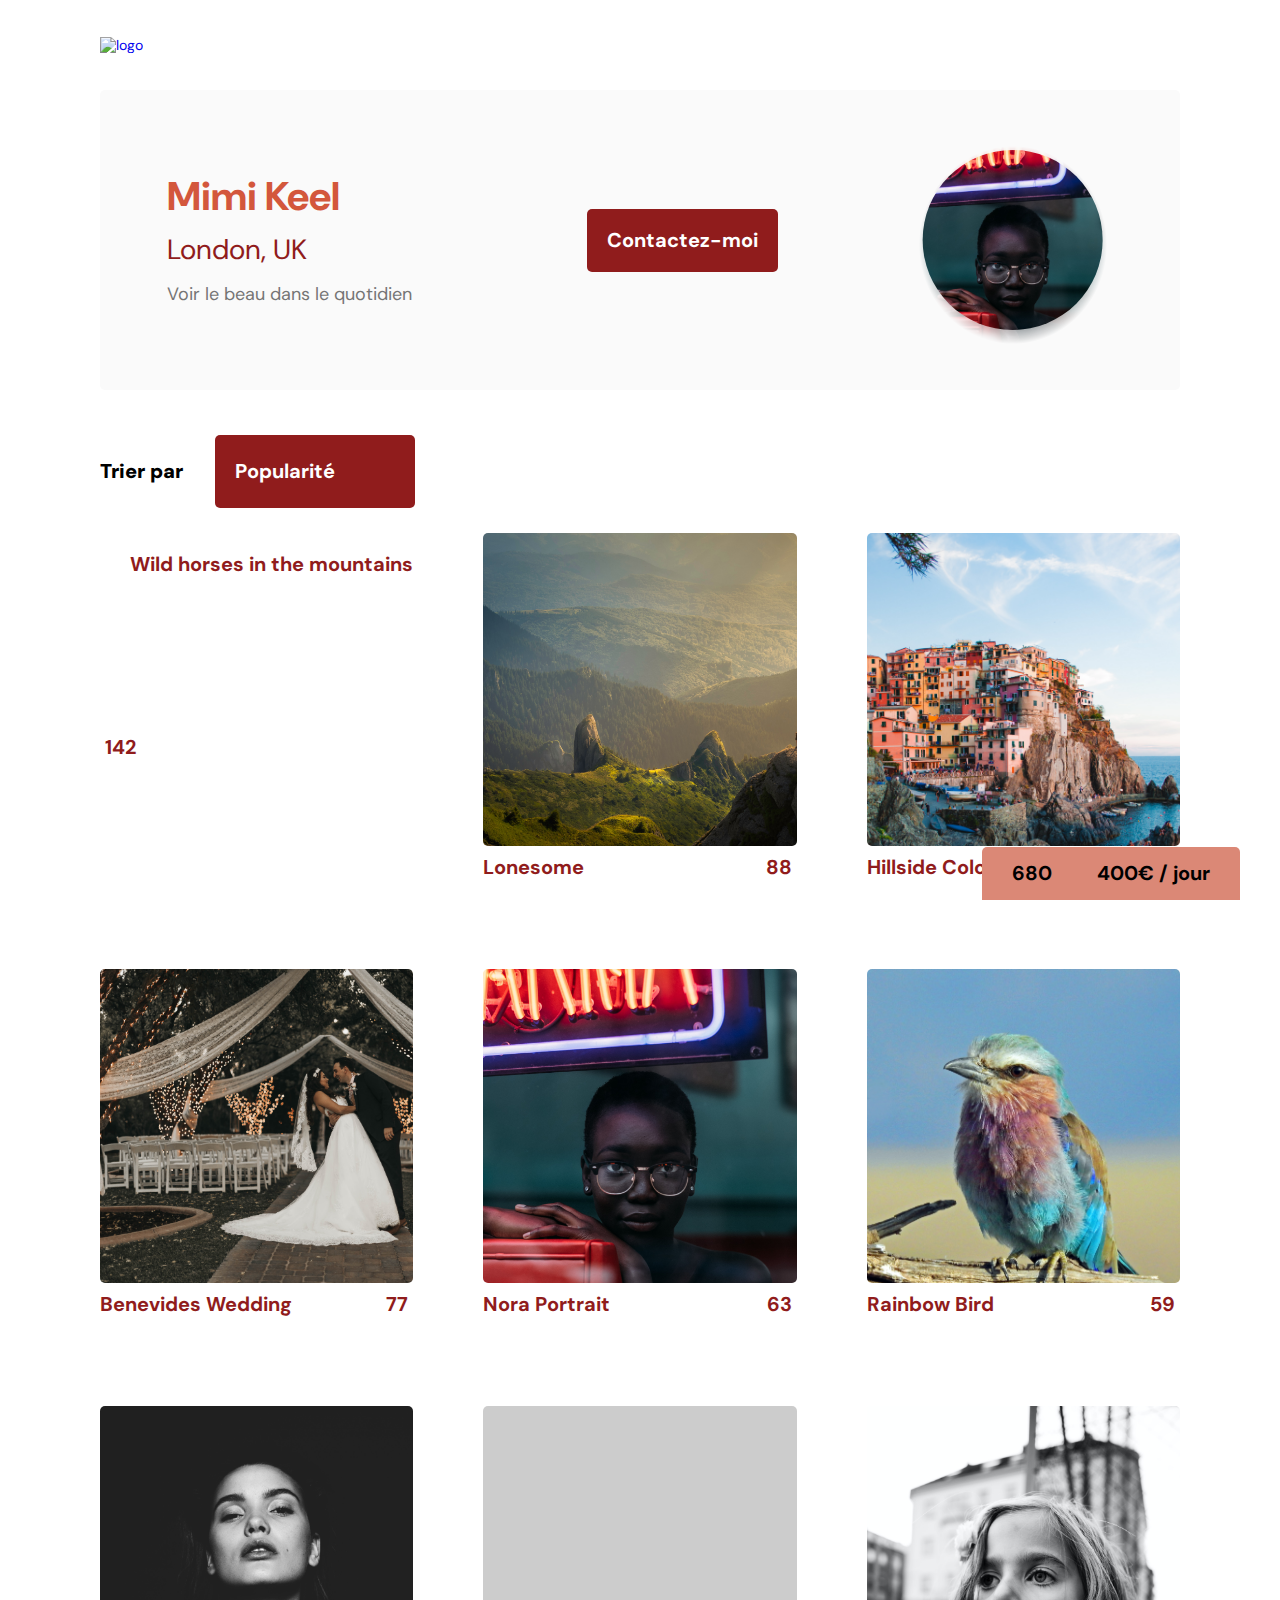
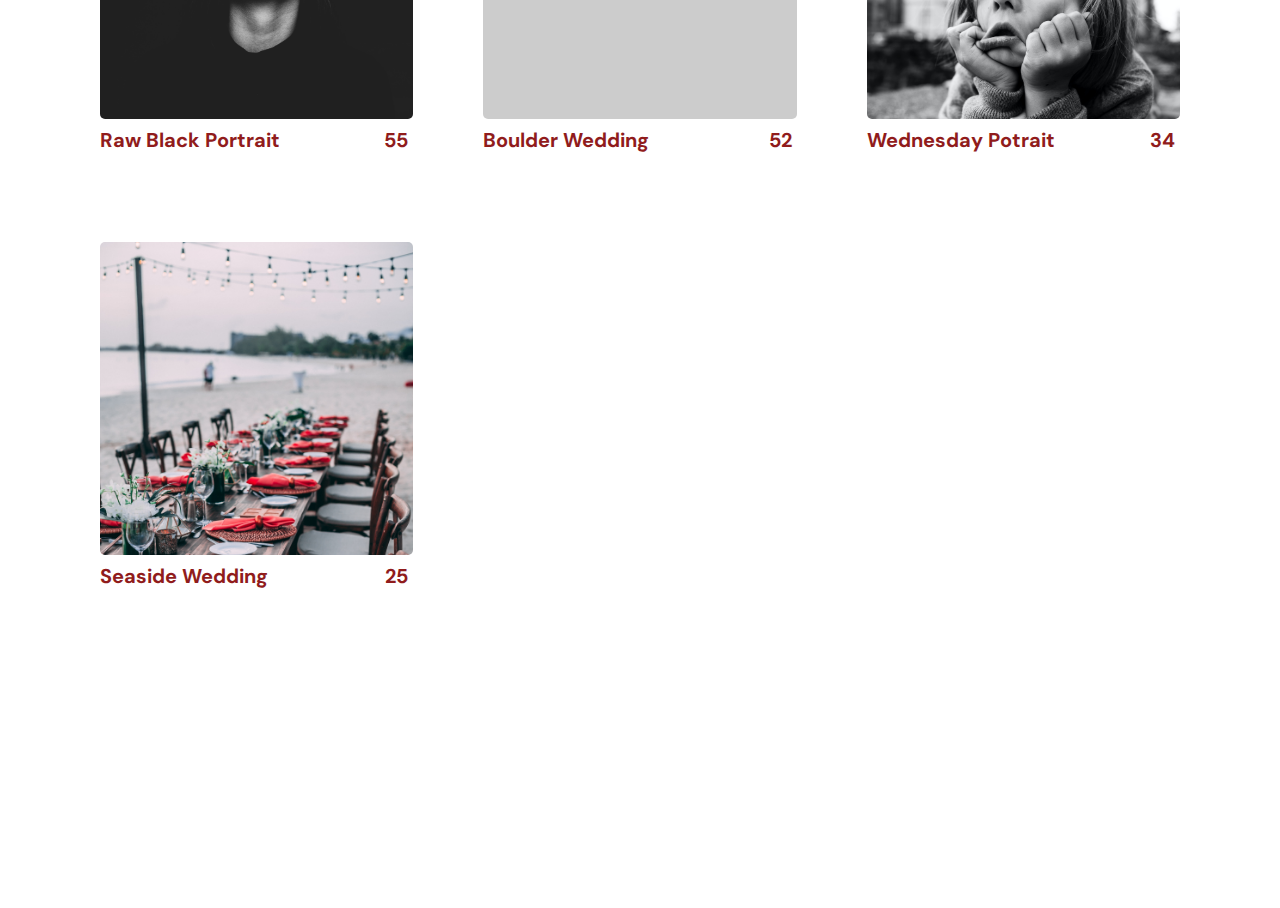
==== photographer.html @ b66b2ac9 "aria-labels added" ====
<!DOCTYPE html>
<html lang="fr">
<head>
  <meta charset="utf-8">
  <meta http-equiv="X-UA-Compatible" content="IE=edge">
  <meta name="viewport" content="width=device-width, initial-scale=1.0">
  <!-- FONTS & ICONS -->
  <link href="https://fonts.googleapis.com/css?family=DM+Sans&display=swap" rel="stylesheet">
  <link rel="stylesheet" href="https://pro.fontawesome.com/releases/v5.10.0/css/all.css"
    integrity="sha384-AYmEC3Yw5cVb3ZcuHtOA93w35dYTsvhLPVnYs9eStHfGJvOvKxVfELGroGkvsg+p" crossorigin="anonymous" />
  <!-- Favicon -->
  <link rel="icon" href="favicon.ico" type="image/x-icon">
  <!-- CSS -->
  <link href="./css/normalize.css" rel="stylesheet" type="text/css" />
  <link href="./css/style.css" rel="stylesheet" type="text/css" />
  <title>Fisheye - photographer page </title>
</head>

<body>

  <header>
    <a href="./index.html"><img src="./assets/images/logo.png" class="logo" alt="logo" /></a>
  </header>

  <main id="main">
    <div class="photograph-header" aria-label="infos du photographe">
      <button class="contact_button">Contactez-moi</button>
    </div>
  </main>


  <div class="bgtransp" aria-label="arrière plan transparent de modale">
  </div>


  <div id="contact_modal" aria-label="modale de contact">
    <div class="modal">
      <header>
        <h2>Contactez-moi</h2>
        <img src="./assets/icons/close.svg" class="close" alt="close button" aria-label="bouton fermer"/>
      </header>
      <form id="contact_form" aria-label="formulaire de contact">
        <div>
          <label for="prenom">Prénom</label>
          <input class="fieldText" type="text" id="prenom" name="prenom" title="prenom" />
          <div class="comment" id="prenom-comment" aria-label="Explication de complétion">Veuillez saisir au minimum 2 caractères</div>
          <label for="nom">Nom</label>
          <input class="fieldText" type="text" id="nom" name="nom" title="nom" />
          <div class="comment" id="nom-comment"  aria-label="Explication de complétion">Veuillez saisir au minimum 2 caractères</div>
          <label for="email">Email</label>
          <input class="fieldText" type="email" id="email" name="email" title="email" />
          <div class="comment" id="email-comment" aria-label="Explication de complétion">Veuillez saisir un email valide</div>
          <label for="message">Message</label>
          <textarea class="fieldText" rows="4" id="message" name="message" title="message" ></textarea>
          <div class="comment" id="message-comment" aria-label="Explication de complétion">Votre message doit être composé d'au moins 2 caractères</div>
        </div>
        <button class="button btn-submit" type="submit">Envoyer</button>
      </form>
    </div>
  </div>


  <section class="portfolio">
    <!-- SELECT MENU SORT -->
    <div class="sort" aria-label="sélecteur de tri des photos">
      <strong>Trier par</strong>
      <div class="sort-select">
        <form class="sort-by" target="popularite">
          <fieldset>
            <ul tabindex="0" aria-label="Trier les photos par...">
              <li tabindex="0" class="selected inactive" aria-label="popularité">
                <i class="fas fa-chevron-up"></i>
                <i class="fas fa-chevron-down"></i>
                <input type="radio" id="option1" name="sort-option" title="popularite" checked>
                <label for="option1">Popularité</label>
              </li>
              <li tabindex="0" class="inactive" aria-label="date">
                <i class="fas fa-chevron-up"></i>
                <i class="fas fa-chevron-down"></i>
                <input type="radio" id="option2" name="sort-option" title="date">
                <label for="option2">Date</label>
              </li>
              <li tabindex="0" class="inactive" aria-label="titre">
                <i class="fas fa-chevron-up"></i>
                <i class="fas fa-chevron-down"></i>
                <input type="radio" id="option3" name="sort-option" title="titre">
                <label for="option3">Titre</label>
              </li>
            </ul>
          </fieldset>
        </form>
      </div>
    </div>
    <div class="portfolio-imgs" aria-label="portfolio">
    </div>
    <!-- COUNTER -->
    <div class="counter" aria-label="compteur de likes & tarif">
      <span class="counter-count" id="rating" aria-label="nombre total de likes">ratings</span>
      <span class="counter-count" id="price" aria-label="tarif journalier">price</span>
    </div>
  </section>


  <div id="photo_modal" aria-label="modale de média">
    <div class="modal">
      <img src="./assets/icons/close.svg" class="close" alt="close button"/>
      <nav>
        <div class="previous" aria-label="média précédent"><i class="fas fa-chevron-left"></i></div>
        <div class="photo-details" aria-label="média grande taille">
          <img src="#" alt="#" class="photo" aria-label="grande photo">
          <video class="video" aria-label="grande vidéo"></video>
          <h3></h3>
        </div>
        <div class="next" aria-label="média suivant"><i class="fas fa-chevron-right"></i></div>
      </nav>
    </div>
  </div>

  <!-- CIRCLE MASK for .photo-profile -->
  <svg width='200' height='200'>
    <mask id="svgmask" aria-label="masque de vignette">
      <circle fill="#ffffff" cx="100" cy="100" r="90"></circle>
    </mask>
  </svg>

  <script src="./scripts/factories/photographer.js"></script>
  <script src="./scripts/pages/photographer.js"></script>
  <script src="./scripts/factories/photos.js"></script>
  <script src="./scripts/utils/modals.js"></script>
</body>

</html>
---- css/style.css ----
@import url("./photographer.css");
@import url("./modal.css");
body {
  display: -webkit-box;
  display: -ms-flexbox;
  display: flex;
  -webkit-box-orient: vertical;
  -webkit-box-direction: normal;
      -ms-flex-direction: column;
          flex-direction: column;
  max-width: 1440px;
  margin: 0 auto;
  --red: #901C1C;
  --red-hover: #D3573C;
  --light-pink: #DB8876;
  --grey: #fafafa;
  --medium-grey: #757575;
  font-family: "DM Sans", sans-serif;
  font-size: 14px;
  font-weight: 400;
  color: black;
}

* {
  -webkit-box-sizing: border-box;
          box-sizing: border-box;
}

a {
  text-decoration: none;
}

h1 {
  font-size: 40px;
}

h2 {
  font-size: 32px;
}

h3, .rating {
  font-size: 20px;
  color: var(--red);
}

header {
  display: -webkit-box;
  display: -ms-flexbox;
  display: flex;
  -webkit-box-pack: justify;
      -ms-flex-pack: justify;
          justify-content: space-between;
  -webkit-box-align: center;
      -ms-flex-align: center;
          align-items: center;
  height: 90px;
  margin: 0 100px;
}

header h2 {
  color: var(--red);
}

.logo {
  height: 50px;
}

.photographer_section {
  display: -ms-grid;
  display: grid;
  -ms-grid-columns: 1fr 1fr 1fr;
      grid-template-columns: 1fr 1fr 1fr;
  gap: 70px;
  margin: 100px;
}

.photographer_section article {
  display: -webkit-box;
  display: -ms-flexbox;
  display: flex;
  -webkit-box-orient: vertical;
  -webkit-box-direction: normal;
      -ms-flex-direction: column;
          flex-direction: column;
  justify-self: center;
  -webkit-box-pack: start;
      -ms-flex-pack: start;
          justify-content: flex-start;
  -webkit-box-align: center;
      -ms-flex-align: center;
          align-items: center;
}

.photographer_section article * {
  text-align: center;
  margin-bottom: 5px;
}

.photographer_section article a {
  display: -webkit-box;
  display: -ms-flexbox;
  display: flex;
  -webkit-box-orient: vertical;
  -webkit-box-direction: normal;
      -ms-flex-direction: column;
          flex-direction: column;
  -webkit-box-align: center;
      -ms-flex-align: center;
          align-items: center;
  position: relative;
}

.photographer_section article h1 {
  color: var(--red-hover);
}

.photographer_section article address {
  color: var(--red);
  font-size: 17px;
  font-style: normal;
  margin-bottom: -10px;
}

.photographer_section article blockquote {
  font-size: 13px;
}

.photographer_section article data {
  color: var(--medium-grey);
  font-size: 12px;
}

.photo-profile {
  width: 200px;
  height: 200px;
  border-radius: 50%;
  -webkit-mask: url("#svgmask");
          mask: url("#svgmask");
}

.shadow {
  width: 200px;
  height: 200px;
  border-radius: 50%;
  margin-top: 5px;
  background-blend-mode: multiply;
  -webkit-mask-image: radial-gradient(circle, rgba(0, 0, 0, 0.7) 50%, transparent 70%);
          mask-image: radial-gradient(circle, rgba(0, 0, 0, 0.7) 50%, transparent 70%);
  -webkit-transform: scaleX(0.95);
          transform: scaleX(0.95);
  position: absolute;
  top: 0;
}

@media screen and (max-width: 992px) {
  h1 {
    font-size: 36px;
  }
  h2 {
    font-size: 28px;
  }
  .photographer_section {
    -ms-grid-columns: 1fr 1fr;
        grid-template-columns: 1fr 1fr;
    gap: 30px;
    margin: 70px 40px;
  }
}

@media screen and (max-width: 768px) {
  header {
    -webkit-box-orient: vertical;
    -webkit-box-direction: normal;
        -ms-flex-direction: column;
            flex-direction: column;
    margin-top: 20px;
  }
  header h2 {
    white-space: nowrap;
  }
  h1 {
    font-size: 28px;
  }
  h2 {
    font-size: 24px;
  }
  .photographer_section {
    -ms-grid-columns: 1fr;
        grid-template-columns: 1fr;
  }
}
/*# sourceMappingURL=style.css.map */
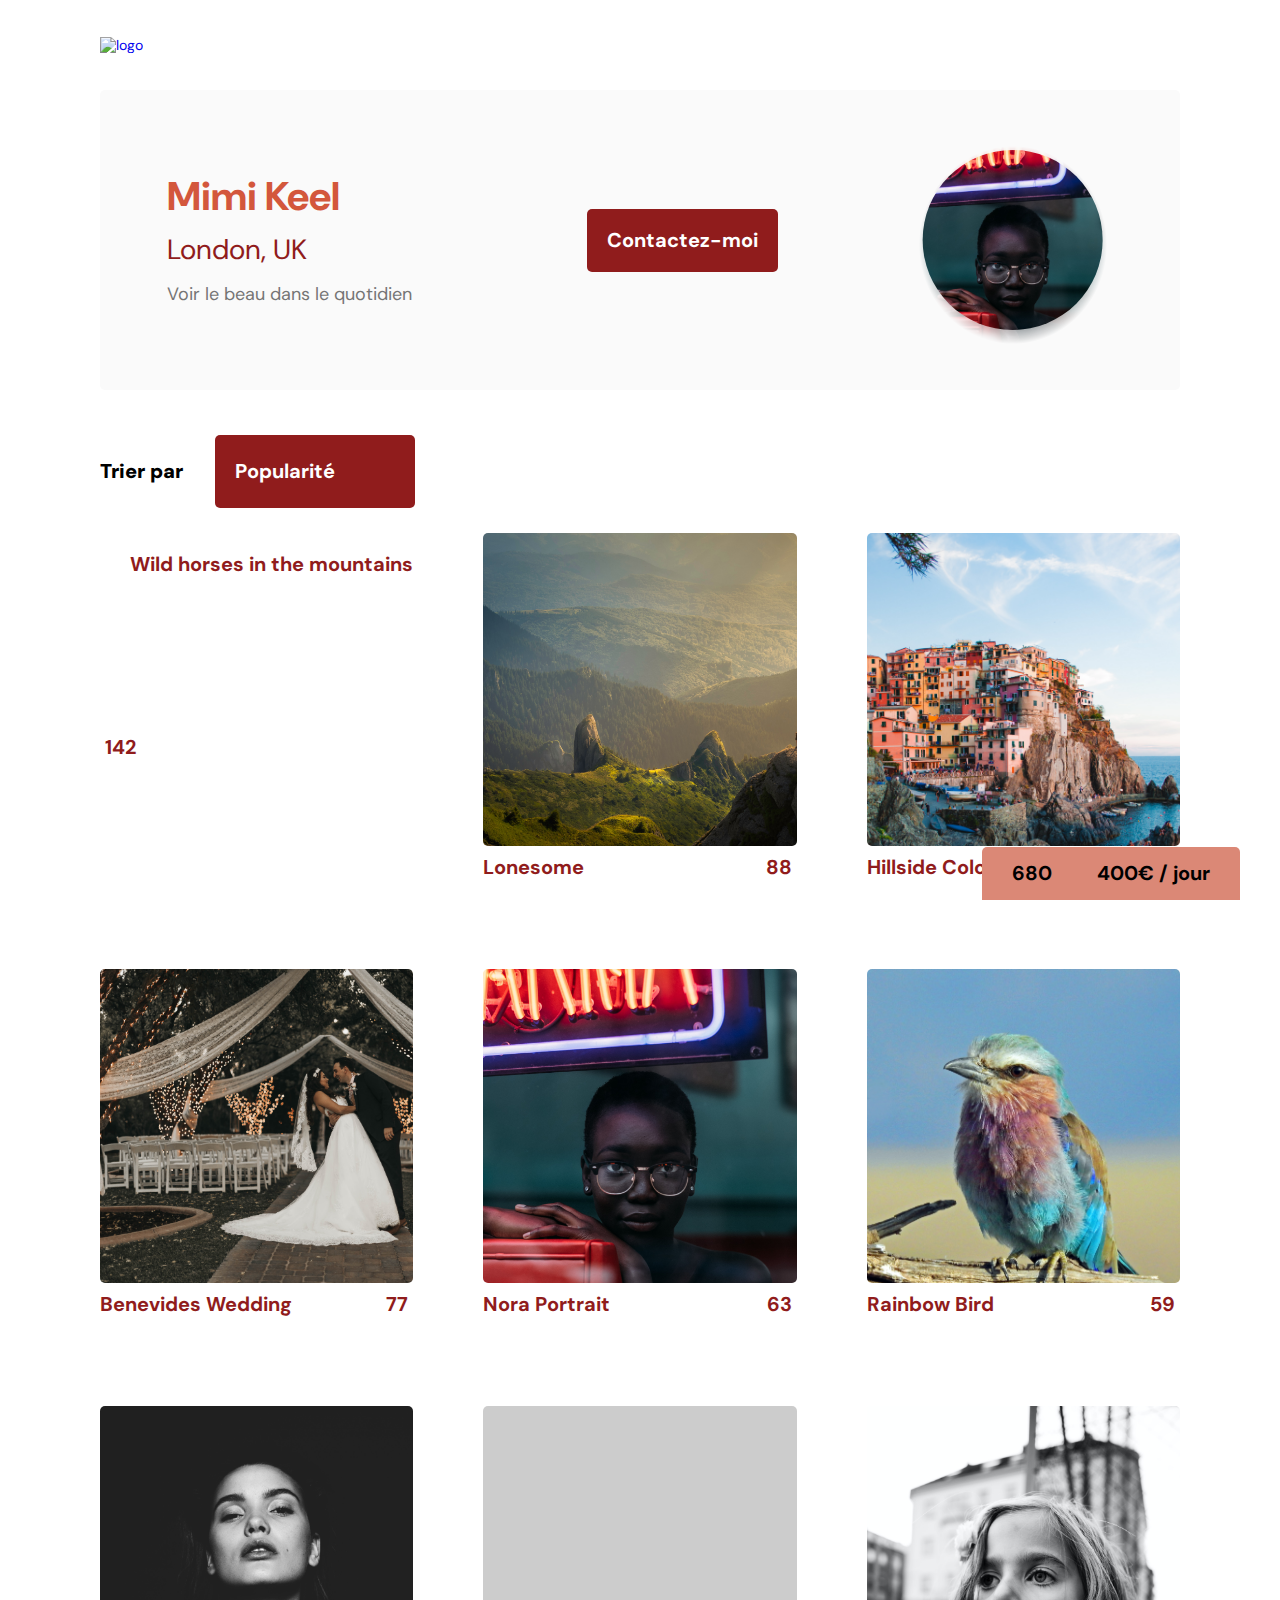
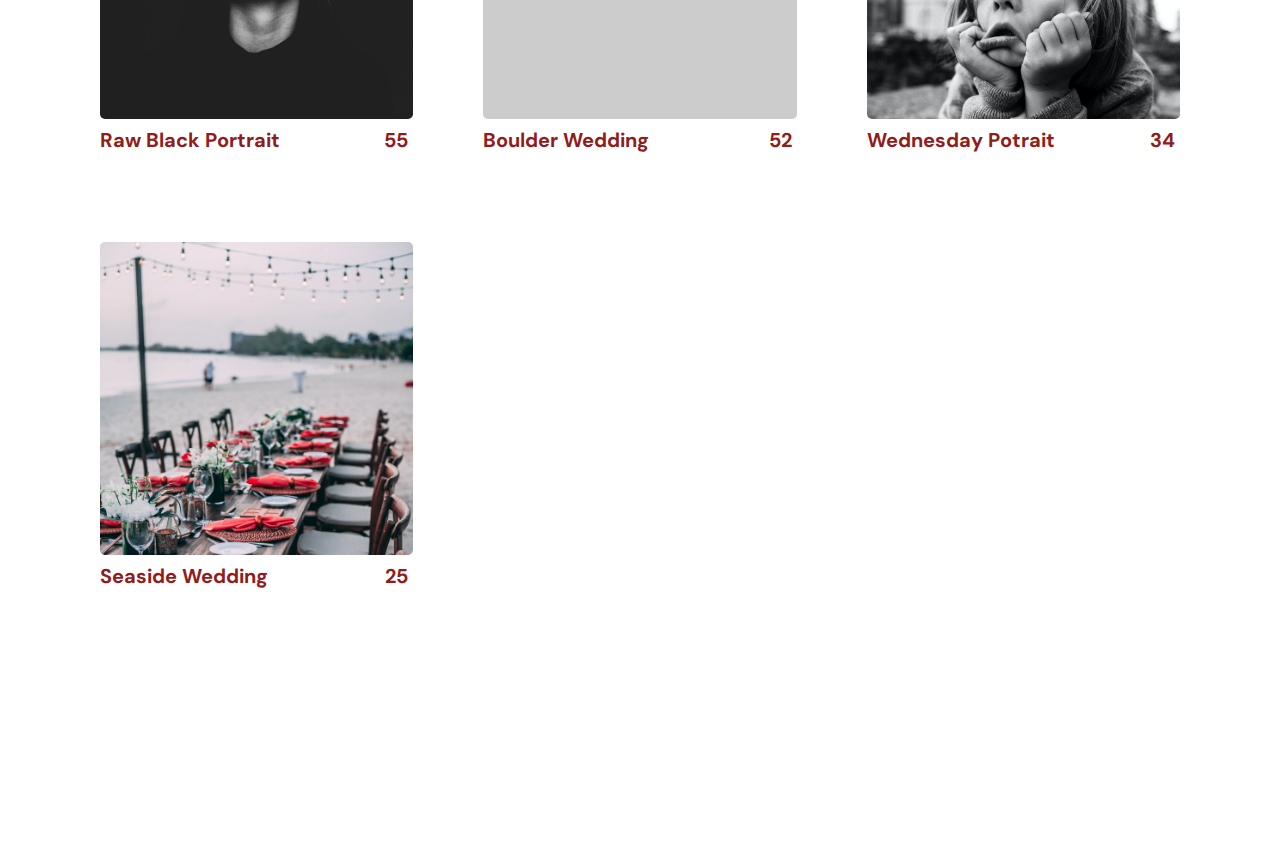
==== commit b8e38084: "JS correctionclosePhotoModal deleted & </main> position modified" ====
--- a/photographer.html
+++ b/photographer.html
@@ -1,5 +1,6 @@
 <!DOCTYPE html>
 <html lang="fr">
+
 <head>
   <meta charset="utf-8">
   <meta http-equiv="X-UA-Compatible" content="IE=edge">
@@ -26,95 +27,99 @@
     <div class="photograph-header" aria-label="infos du photographe">
       <button class="contact_button">Contactez-moi</button>
     </div>
-  </main>
 
 
-  <div class="bgtransp" aria-label="arrière plan transparent de modale">
-  </div>
+    <div class="bgtransp" aria-label="arrière plan transparent de modale">
+    </div>
 
 
-  <div id="contact_modal" aria-label="modale de contact">
-    <div class="modal">
-      <header>
-        <h2>Contactez-moi</h2>
-        <img src="./assets/icons/close.svg" class="close" alt="close button" aria-label="bouton fermer"/>
-      </header>
-      <form id="contact_form" aria-label="formulaire de contact">
-        <div>
-          <label for="prenom">Prénom</label>
-          <input class="fieldText" type="text" id="prenom" name="prenom" title="prenom" />
-          <div class="comment" id="prenom-comment" aria-label="Explication de complétion">Veuillez saisir au minimum 2 caractères</div>
-          <label for="nom">Nom</label>
-          <input class="fieldText" type="text" id="nom" name="nom" title="nom" />
-          <div class="comment" id="nom-comment"  aria-label="Explication de complétion">Veuillez saisir au minimum 2 caractères</div>
-          <label for="email">Email</label>
-          <input class="fieldText" type="email" id="email" name="email" title="email" />
-          <div class="comment" id="email-comment" aria-label="Explication de complétion">Veuillez saisir un email valide</div>
-          <label for="message">Message</label>
-          <textarea class="fieldText" rows="4" id="message" name="message" title="message" ></textarea>
-          <div class="comment" id="message-comment" aria-label="Explication de complétion">Votre message doit être composé d'au moins 2 caractères</div>
-        </div>
-        <button class="button btn-submit" type="submit">Envoyer</button>
-      </form>
-    </div>
-  </div>
-
-
-  <section class="portfolio">
-    <!-- SELECT MENU SORT -->
-    <div class="sort" aria-label="sélecteur de tri des photos">
-      <strong>Trier par</strong>
-      <div class="sort-select">
-        <form class="sort-by" target="popularite">
-          <fieldset>
-            <ul tabindex="0" aria-label="Trier les photos par...">
-              <li tabindex="0" class="selected inactive" aria-label="popularité">
-                <i class="fas fa-chevron-up"></i>
-                <i class="fas fa-chevron-down"></i>
-                <input type="radio" id="option1" name="sort-option" title="popularite" checked>
-                <label for="option1">Popularité</label>
-              </li>
-              <li tabindex="0" class="inactive" aria-label="date">
-                <i class="fas fa-chevron-up"></i>
-                <i class="fas fa-chevron-down"></i>
-                <input type="radio" id="option2" name="sort-option" title="date">
-                <label for="option2">Date</label>
-              </li>
-              <li tabindex="0" class="inactive" aria-label="titre">
-                <i class="fas fa-chevron-up"></i>
-                <i class="fas fa-chevron-down"></i>
-                <input type="radio" id="option3" name="sort-option" title="titre">
-                <label for="option3">Titre</label>
-              </li>
-            </ul>
-          </fieldset>
+    <div id="contact_modal" aria-label="modale de contact">
+      <div class="modal">
+        <header>
+          <h2>Contactez-moi</h2>
+          <img src="./assets/icons/close.svg" class="close" alt="close button" aria-label="bouton fermer" />
+        </header>
+        <form id="contact_form" aria-label="formulaire de contact">
+          <div>
+            <label for="prenom">Prénom</label>
+            <input class="fieldText" type="text" id="prenom" name="prenom" title="prenom" />
+            <div class="comment" id="prenom-comment" aria-label="Explication de complétion">Veuillez saisir au minimum 2
+              caractères</div>
+            <label for="nom">Nom</label>
+            <input class="fieldText" type="text" id="nom" name="nom" title="nom" />
+            <div class="comment" id="nom-comment" aria-label="Explication de complétion">Veuillez saisir au minimum 2
+              caractères</div>
+            <label for="email">Email</label>
+            <input class="fieldText" type="email" id="email" name="email" title="email" />
+            <div class="comment" id="email-comment" aria-label="Explication de complétion">Veuillez saisir un email
+              valide</div>
+            <label for="message">Message</label>
+            <textarea class="fieldText" rows="4" id="message" name="message" title="message"></textarea>
+            <div class="comment" id="message-comment" aria-label="Explication de complétion">Votre message doit être
+              composé d'au moins 2 caractères</div>
+          </div>
+          <button class="button btn-submit" type="submit">Envoyer</button>
         </form>
       </div>
     </div>
-    <div class="portfolio-imgs" aria-label="portfolio">
-    </div>
-    <!-- COUNTER -->
-    <div class="counter" aria-label="compteur de likes & tarif">
-      <span class="counter-count" id="rating" aria-label="nombre total de likes">ratings</span>
-      <span class="counter-count" id="price" aria-label="tarif journalier">price</span>
-    </div>
-  </section>
 
 
-  <div id="photo_modal" aria-label="modale de média">
-    <div class="modal">
-      <img src="./assets/icons/close.svg" class="close" alt="close button"/>
-      <nav>
-        <div class="previous" aria-label="média précédent"><i class="fas fa-chevron-left"></i></div>
-        <div class="photo-details" aria-label="média grande taille">
-          <img src="#" alt="#" class="photo" aria-label="grande photo">
-          <video class="video" aria-label="grande vidéo"></video>
-          <h3></h3>
+    <section class="portfolio">
+      <!-- SELECT MENU SORT -->
+      <div class="sort" aria-label="sélecteur de tri des photos">
+        <strong>Trier par</strong>
+        <div class="sort-select">
+          <form class="sort-by" target="popularite">
+            <fieldset>
+              <ul tabindex="0" aria-label="Trier les photos par...">
+                <li tabindex="0" class="selected inactive" aria-label="popularité">
+                  <i class="fas fa-chevron-up"></i>
+                  <i class="fas fa-chevron-down"></i>
+                  <input type="radio" id="option1" name="sort-option" title="popularite" checked>
+                  <label for="option1">Popularité</label>
+                </li>
+                <li tabindex="0" class="inactive" aria-label="date">
+                  <i class="fas fa-chevron-up"></i>
+                  <i class="fas fa-chevron-down"></i>
+                  <input type="radio" id="option2" name="sort-option" title="date">
+                  <label for="option2">Date</label>
+                </li>
+                <li tabindex="0" class="inactive" aria-label="titre">
+                  <i class="fas fa-chevron-up"></i>
+                  <i class="fas fa-chevron-down"></i>
+                  <input type="radio" id="option3" name="sort-option" title="titre">
+                  <label for="option3">Titre</label>
+                </li>
+              </ul>
+            </fieldset>
+          </form>
         </div>
-        <div class="next" aria-label="média suivant"><i class="fas fa-chevron-right"></i></div>
-      </nav>
+      </div>
+      <div class="portfolio-imgs" aria-label="portfolio">
+      </div>
+      <!-- COUNTER -->
+      <div class="counter" aria-label="compteur de likes & tarif">
+        <span class="counter-count" id="rating" aria-label="nombre total de likes">ratings</span>
+        <span class="counter-count" id="price" aria-label="tarif journalier">price</span>
+      </div>
+    </section>
+
+
+    <div id="photo_modal" aria-label="modale de média">
+      <div class="modal">
+        <img src="./assets/icons/close.svg" class="close" alt="close button" />
+        <nav>
+          <div class="previous" aria-label="média précédent"><i class="fas fa-chevron-left"></i></div>
+          <div class="photo-details" aria-label="média grande taille">
+            <img src="#" alt="#" class="photo" aria-label="grande photo">
+            <video class="video" aria-label="grande vidéo"></video>
+            <h3></h3>
+          </div>
+          <div class="next" aria-label="média suivant"><i class="fas fa-chevron-right"></i></div>
+        </nav>
+      </div>
     </div>
-  </div>
+  </main>
 
   <!-- CIRCLE MASK for .photo-profile -->
   <svg width='200' height='200'>
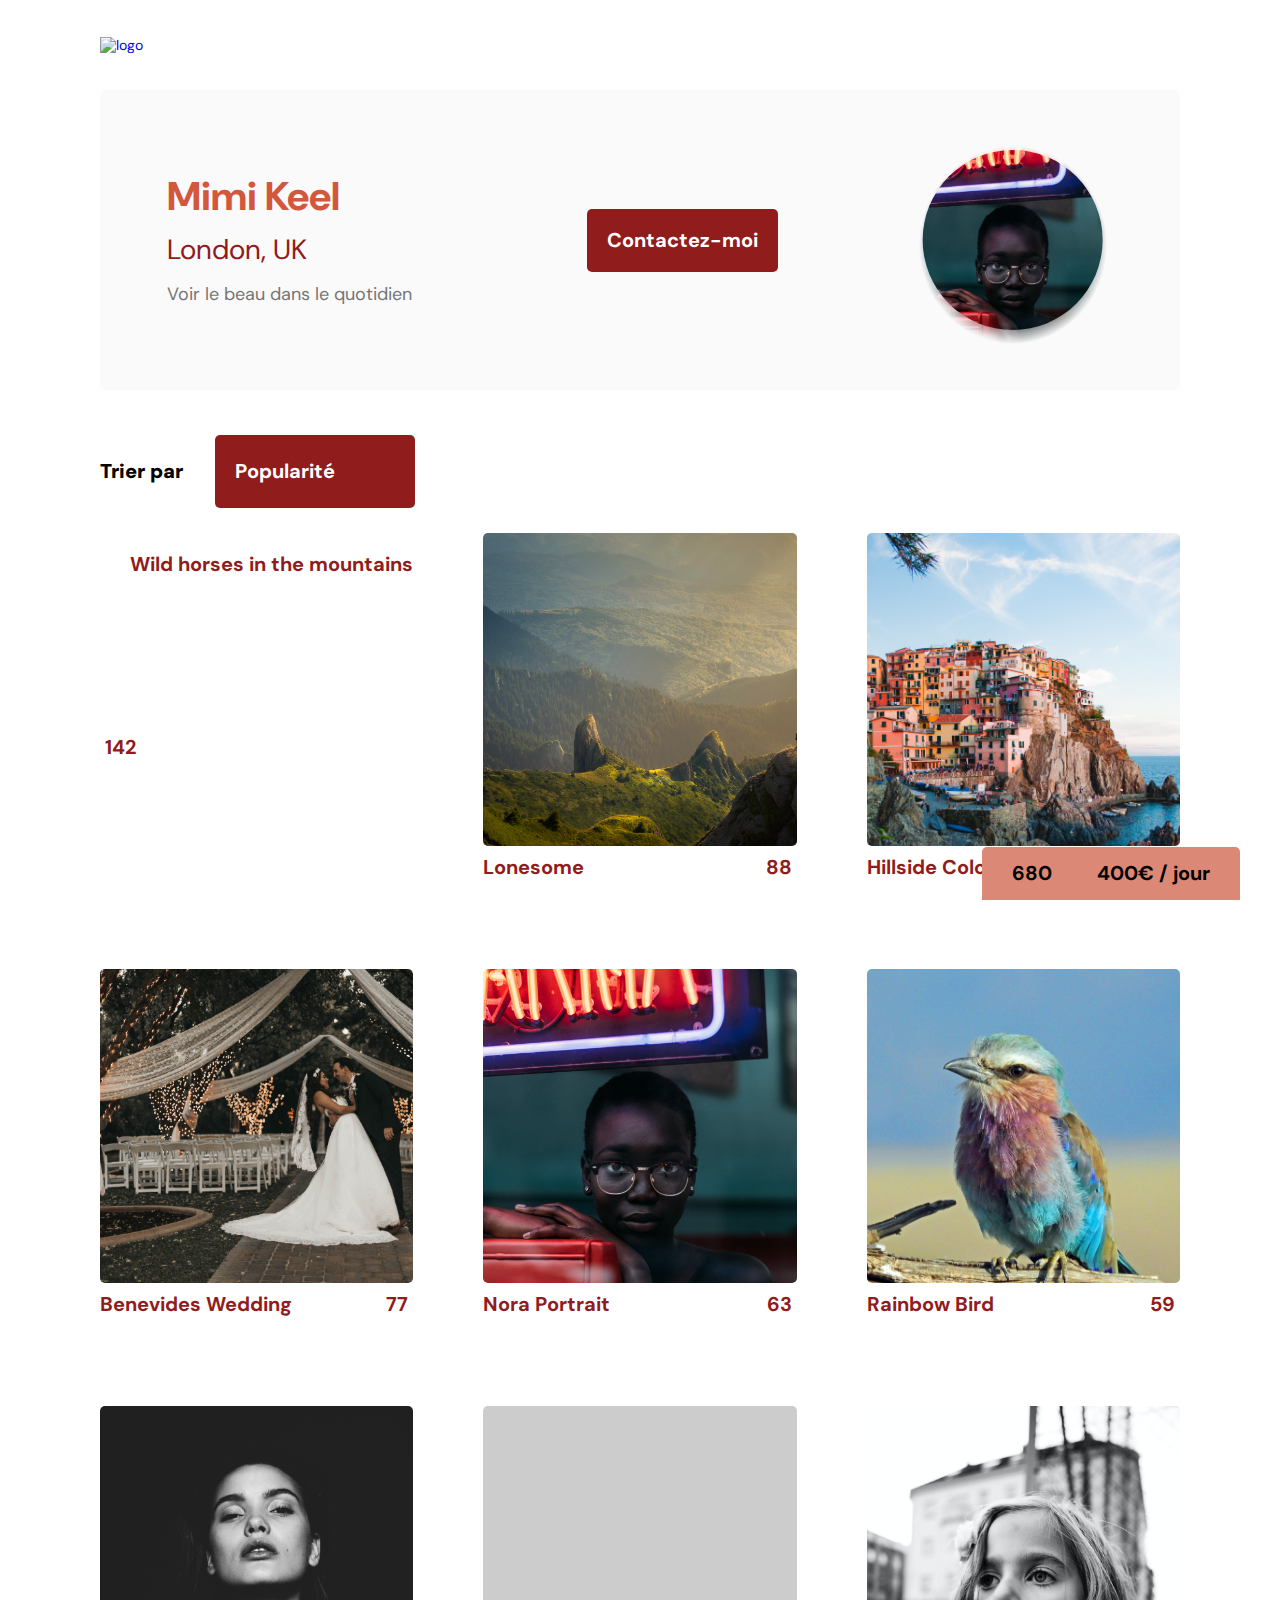
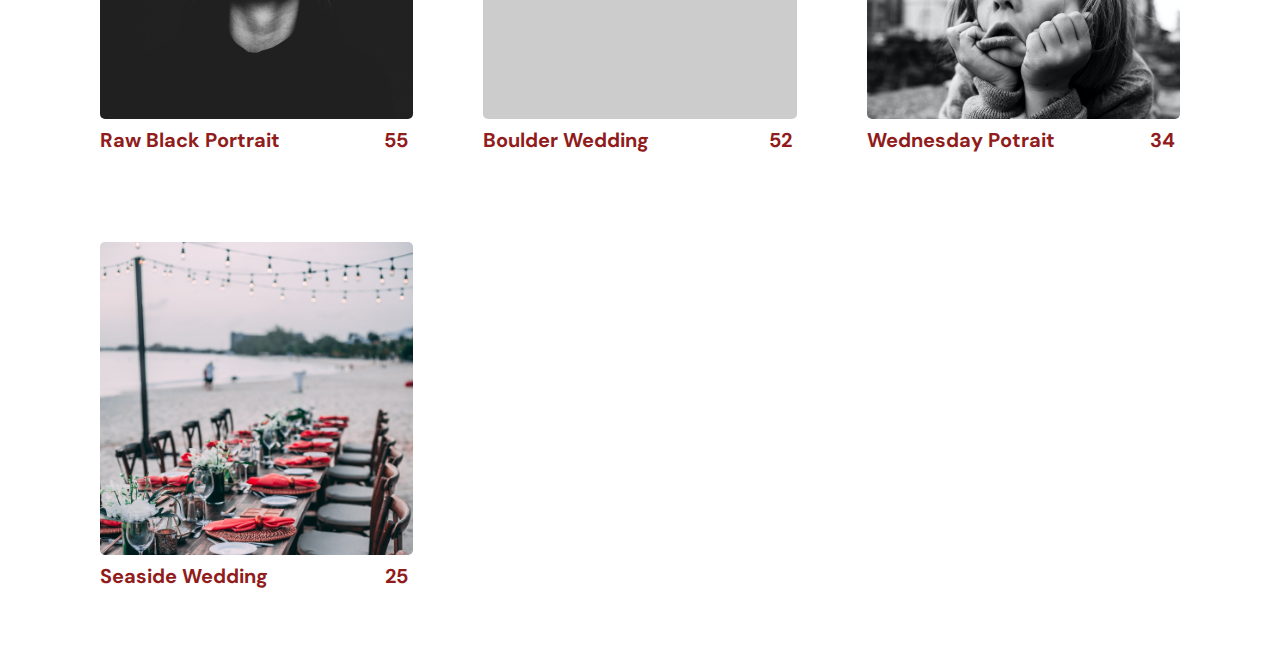
==== commit 9bfce7b6: "photoProfile fixed & keyboard nav better" ====
--- a/photographer.html
+++ b/photographer.html
@@ -30,37 +30,6 @@
 
 
     <div class="bgtransp" aria-label="arrière plan transparent de modale">
-    </div>
-
-
-    <div id="contact_modal" aria-label="modale de contact">
-      <div class="modal">
-        <header>
-          <h2>Contactez-moi</h2>
-          <img src="./assets/icons/close.svg" class="close" alt="close button" aria-label="bouton fermer" />
-        </header>
-        <form id="contact_form" aria-label="formulaire de contact">
-          <div>
-            <label for="prenom">Prénom</label>
-            <input class="fieldText" type="text" id="prenom" name="prenom" title="prenom" />
-            <div class="comment" id="prenom-comment" aria-label="Explication de complétion">Veuillez saisir au minimum 2
-              caractères</div>
-            <label for="nom">Nom</label>
-            <input class="fieldText" type="text" id="nom" name="nom" title="nom" />
-            <div class="comment" id="nom-comment" aria-label="Explication de complétion">Veuillez saisir au minimum 2
-              caractères</div>
-            <label for="email">Email</label>
-            <input class="fieldText" type="email" id="email" name="email" title="email" />
-            <div class="comment" id="email-comment" aria-label="Explication de complétion">Veuillez saisir un email
-              valide</div>
-            <label for="message">Message</label>
-            <textarea class="fieldText" rows="4" id="message" name="message" title="message"></textarea>
-            <div class="comment" id="message-comment" aria-label="Explication de complétion">Votre message doit être
-              composé d'au moins 2 caractères</div>
-          </div>
-          <button class="button btn-submit" type="submit">Envoyer</button>
-        </form>
-      </div>
     </div>
 
 
@@ -105,13 +74,44 @@
     </section>
 
 
+    <div id="contact_modal" aria-label="modale de contact">
+      <div class="modal">
+        <header>
+          <h2>Contactez-moi</h2>
+          <img src="./assets/icons/close.svg" class="close" alt="close button" aria-label="bouton fermer" />
+        </header>
+        <form id="contact_form" aria-label="formulaire de contact">
+          <div>
+            <label for="prenom">Prénom</label>
+            <input class="fieldText" type="text" id="prenom" name="prenom" title="prenom" />
+            <div class="comment" id="prenom-comment" aria-label="Explication de complétion">Veuillez saisir au minimum 2
+              caractères</div>
+            <label for="nom">Nom</label>
+            <input class="fieldText" type="text" id="nom" name="nom" title="nom" />
+            <div class="comment" id="nom-comment" aria-label="Explication de complétion">Veuillez saisir au minimum 2
+              caractères</div>
+            <label for="email">Email</label>
+            <input class="fieldText" type="email" id="email" name="email" title="email" />
+            <div class="comment" id="email-comment" aria-label="Explication de complétion">Veuillez saisir un email
+              valide</div>
+            <label for="message">Message</label>
+            <textarea class="fieldText" rows="4" id="message" name="message" title="message"></textarea>
+            <div class="comment" id="message-comment" aria-label="Explication de complétion">Votre message doit être
+              composé d'au moins 2 caractères</div>
+          </div>
+          <button class="button btn-submit" type="submit">Envoyer</button>
+        </form>
+      </div>
+    </div>
+
+
     <div id="photo_modal" aria-label="modale de média">
       <div class="modal">
         <img src="./assets/icons/close.svg" class="close" alt="close button" />
         <nav>
           <div class="previous" aria-label="média précédent"><i class="fas fa-chevron-left"></i></div>
           <div class="photo-details" aria-label="média grande taille">
-            <img src="#" alt="#" class="photo" aria-label="grande photo">
+            <img src="#" alt="#" class="photo" aria-label="grande photo" />
             <video class="video" aria-label="grande vidéo"></video>
             <h3></h3>
           </div>
@@ -121,13 +121,6 @@
     </div>
   </main>
 
-  <!-- CIRCLE MASK for .photo-profile -->
-  <svg width='200' height='200'>
-    <mask id="svgmask" aria-label="masque de vignette">
-      <circle fill="#ffffff" cx="100" cy="100" r="90"></circle>
-    </mask>
-  </svg>
-
   <script src="./scripts/factories/photographer.js"></script>
   <script src="./scripts/pages/photographer.js"></script>
   <script src="./scripts/factories/photos.js"></script>
--- a/css/style.css
+++ b/css/style.css
@@ -134,8 +134,8 @@
   width: 200px;
   height: 200px;
   border-radius: 50%;
-  -webkit-mask: url("#svgmask");
-          mask: url("#svgmask");
+  -webkit-clip-path: circle(90px at center);
+          clip-path: circle(90px at center);
 }
 
 .shadow {
@@ -144,8 +144,8 @@
   border-radius: 50%;
   margin-top: 5px;
   background-blend-mode: multiply;
-  -webkit-mask-image: radial-gradient(circle, rgba(0, 0, 0, 0.7) 50%, transparent 70%);
-          mask-image: radial-gradient(circle, rgba(0, 0, 0, 0.7) 50%, transparent 70%);
+  -webkit-mask-image: radial-gradient(circle, black 50%, transparent 70%);
+          mask-image: radial-gradient(circle, black 50%, transparent 70%);
   -webkit-transform: scaleX(0.95);
           transform: scaleX(0.95);
   position: absolute;
